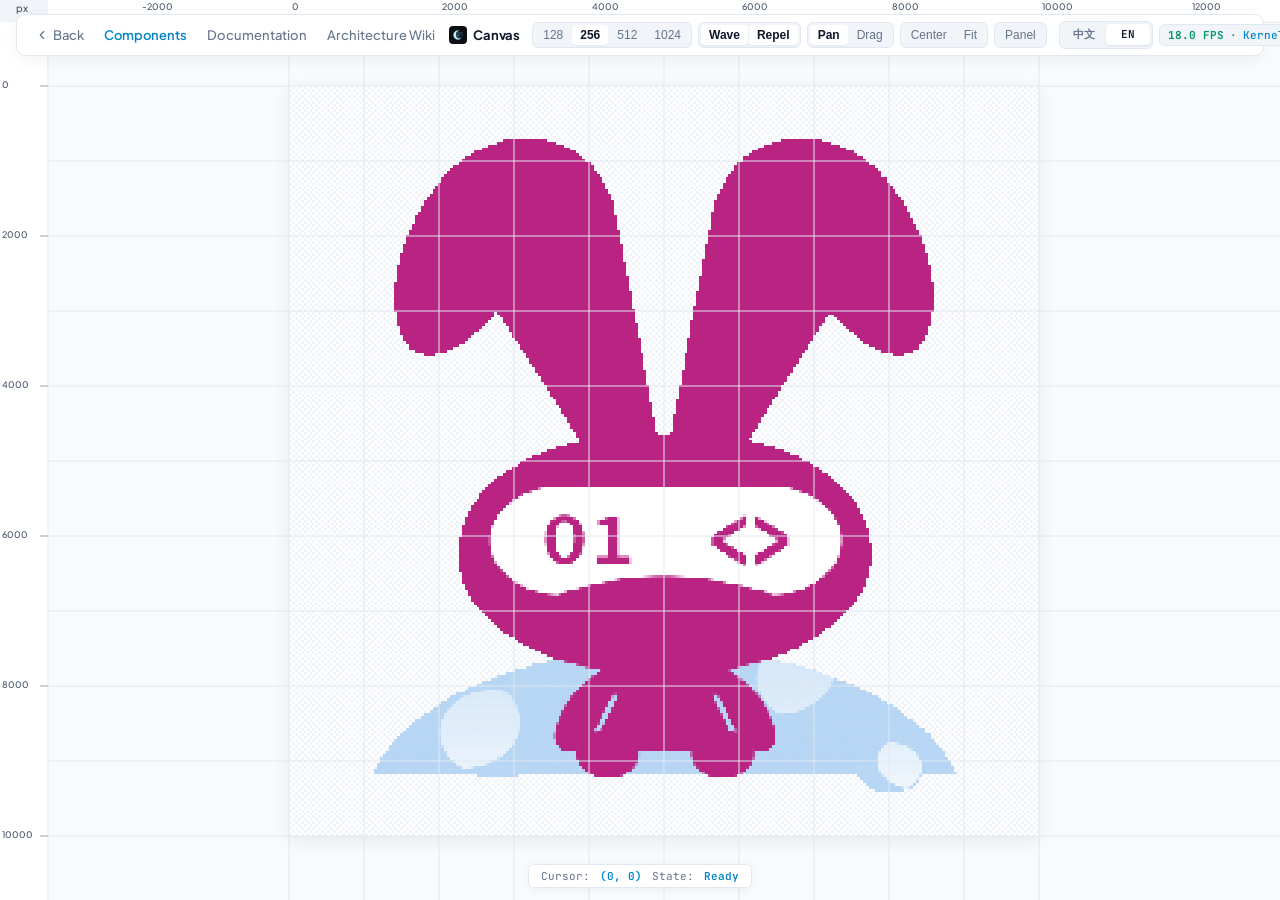
==== examples/canvas/benchmark.html @ d9fd3287 "feat(mines): a hand tool, a drag hint, and chrome that gets out of the way The board has always been" ====
<!DOCTYPE html>
<html lang="zh-CN">
<head>
  <meta charset="UTF-8">
  <meta name="viewport" content="width=device-width, initial-scale=1.0">
  <title>moon-egui | 原生即时模式 CAD 矩阵画板</title>
  <link rel="icon" type="image/png" href="assets/favicon.png">
  <link rel="preconnect" href="https://fonts.googleapis.com">
  <link rel="preconnect" href="https://fonts.gstatic.com" crossorigin>
  <link href="https://fonts.googleapis.com/css2?family=Plus+Jakarta+Sans:wght@400;500;600;700&family=JetBrains+Mono:wght@400;500;600&family=Noto+Sans+SC:wght@400;500;600;700&display=swap" rel="stylesheet">
  <script>
    if (window.self !== window.top || window.location.search.includes('embedded=1')) {
      document.documentElement.classList.add('is-embedded');
    }
  </script>
  <style>
    :root {
      --bg: #f8fafc;
      --surface: rgba(255, 255, 255, 0.96);
      --border: #e2e8f0;
      --border-strong: #cbd5e1;
      --text-main: #0f172a;
      --text-muted: #64748b;
      --brand-violet: #7c3aed;
      --brand-emerald: #059669;
      --brand-cyan: #0284c7;
      --segment-bg: #f1f5f9;
    }

    * {
      box-sizing: border-box;
      margin: 0;
      padding: 0;
    }

    html, body {
      width: 100vw;
      height: 100vh;
      margin: 0;
      padding: 0;
      overflow: hidden;
      background-color: var(--bg);
      font-family: 'Plus Jakarta Sans', -apple-system, BlinkMacSystemFont, "Segoe UI", Roboto, "PingFang SC", "Hiragino Sans GB", "Microsoft YaHei UI", "Microsoft YaHei", "Noto Sans SC", sans-serif;
      color: var(--text-main);
      -webkit-font-smoothing: antialiased;
    }

    /* Fullscreen Infinite Canvas */
    #moon-canvas {
      position: absolute;
      left: 0;
      top: 0;
      width: 100vw;
      height: 100vh;
      display: block;
      cursor: crosshair;
      z-index: 1;
      image-rendering: pixelated;
      image-rendering: crisp-edges;
    }

    /* Top Floating Studio Header Bar */
    .studio-header {
      position: fixed;
      top: 14px;
      left: 50%;
      transform: translateX(-50%);
      z-index: 100;
      height: 42px;
      display: flex;
      align-items: center;
      justify-content: space-between;
      padding: 0 12px;
      background: var(--surface);
      backdrop-filter: blur(16px);
      -webkit-backdrop-filter: blur(16px);
      border: 1px solid var(--border);
      border-radius: 9px;
      box-shadow: 0 4px 18px -2px rgba(0, 0, 0, 0.06), 0 1px 4px -1px rgba(0, 0, 0, 0.03);
      gap: 12px;
      max-width: calc(100vw - 32px);
      white-space: nowrap;
    }

    .studio-left {
      display: flex;
      align-items: center;
      gap: 8px;
      flex-shrink: 0;
    }

    .back-btn {
      display: inline-flex;
      align-items: center;
      gap: 4px;
      font-size: 13px;
      font-weight: 500;
      color: var(--text-muted);
      text-decoration: none;
      padding: 3px 6px;
      border-radius: 5px;
      transition: all 0.15s ease;
    }

    .back-btn:hover {
      color: var(--text-main);
      background: #f1f5f9;
    }

    .is-embedded .back-btn {
      display: none !important;
    }

    .studio-title {
      display: flex;
      align-items: center;
      gap: 6px;
      font-size: 13px;
      font-weight: 700;
      letter-spacing: -0.01em;
      color: var(--text-main);
    }

    .studio-logo-img {
      width: 18px;
      height: 18px;
      border-radius: 4px;
      object-fit: cover;
      display: block;
    }

    /* Segmented Controls */
    .controls-center {
      display: flex;
      align-items: center;
      gap: 6px;
      flex-shrink: 0;
    }

    .segmented-control {
      display: flex;
      align-items: center;
      background: var(--segment-bg);
      padding: 2px;
      border-radius: 6px;
      border: 1px solid var(--border);
      gap: 1px;
    }

    .seg-btn {
      font-size: 12px;
      font-weight: 500;
      padding: 3px 8px;
      border-radius: 4px;
      border: none;
      background: transparent;
      color: var(--text-muted);
      cursor: pointer;
      transition: all 0.15s ease;
    }

    .seg-btn:hover {
      color: var(--text-main);
    }

    .seg-btn.active {
      background: #ffffff;
      color: var(--text-main);
      font-weight: 600;
      box-shadow: 0 1px 2px rgba(0, 0, 0, 0.06);
    }

    /* Right Telemetry */
    .studio-right {
      display: flex;
      align-items: center;
      gap: 6px;
      flex-shrink: 0;
    }

    .telemetry-capsule {
      display: inline-flex;
      align-items: center;
      gap: 6px;
      background: var(--segment-bg);
      border: 1px solid var(--border);
      border-radius: 6px;
      padding: 3px 8px;
      font-family: 'JetBrains Mono', monospace;
      font-size: 11px;
      font-weight: 500;
      color: var(--text-muted);
    }

    .fps-metric {
      color: var(--brand-emerald);
      font-weight: 700;
    }

    .kernel-metric {
      color: var(--brand-cyan);
    }

    .render-metric {
      color: var(--brand-violet);
    }

    /* Minimalist Bottom Coords HUD */
    .studio-footer-pill {
      position: fixed;
      bottom: 12px;
      left: 50%;
      transform: translateX(-50%);
      z-index: 100;
      display: flex;
      align-items: center;
      gap: 10px;
      padding: 4px 12px;
      background: var(--surface);
      backdrop-filter: blur(12px);
      -webkit-backdrop-filter: blur(12px);
      border: 1px solid var(--border);
      border-radius: 6px;
      box-shadow: 0 2px 10px rgba(0, 0, 0, 0.05);
      font-family: 'JetBrains Mono', monospace;
      font-size: 11px;
      color: var(--text-muted);
    }

    .status-badge {
      color: var(--brand-cyan);
      font-weight: 600;
    }
  </style>
  <link rel="stylesheet" href="css/lang.css">
  <script src="js/i18n.js"></script>
</head>
<body data-i18n-title="benchmark.title">

  <!-- Fullscreen Canvas -->
  <canvas id="moon-canvas" data-initial-mode="256"></canvas>

  <!-- Top Floating Studio Header -->
  <header class="studio-header">
    <!-- Left: Brand & Home Link -->
    <div class="studio-left">
      <a href="index.html" target="_top" class="back-btn" title="返回官网" data-i18n-attrs="title:bm.backTitle">
        <svg width="14" height="14" viewBox="0 0 24 24" fill="none" stroke="currentColor" stroke-width="2" stroke-linecap="round" stroke-linejoin="round"><path d="m15 18-6-6 6-6"/></svg>
        <span data-i18n="bm.back">返回</span>
      </a>
      <a href="gallery.html" target="_top" class="back-btn" style="color: var(--brand-cyan); font-weight: 600;" title="查看组件展厅与源码帘幕" data-i18n-attrs="title:bm.componentsTitle">
        <span data-i18n="bm.components">组件展厅</span>
      </a>
      <a href="docs.html" target="_top" class="back-btn" title="查看开发文档" data-i18n="nav.docs">
        <span>文档中心</span>
      </a>
      <a href="wiki.html" target="_top" class="back-btn" title="查看系统架构 Wiki" data-i18n="nav.wiki">
        <span>技术 Wiki</span>
      </a>
      <div class="studio-title">
        <img src="assets/logo.png" alt="moon-egui logo" class="studio-logo-img" />
        <span data-i18n="bm.canvas">画板</span>
      </div>
    </div>

    <!-- Center: Segmented Controls -->
    <div class="controls-center">
      <!-- Multi-Scale Matrix Dimensions -->
      <div class="segmented-control" id="seg-dim">
        <button class="seg-btn" id="btn-dim-128" onclick="setDimension(128)">128</button>
        <button class="seg-btn active" id="btn-dim-256" onclick="setDimension(256)">256</button>
        <button class="seg-btn" id="btn-dim-512" onclick="setDimension(512)">512</button>
        <button class="seg-btn" id="btn-dim-1024" onclick="setDimension(1024)">1024</button>
      </div>

      <!-- Physics Dynamics -->
      <div class="segmented-control" id="seg-physics">
        <button class="seg-btn active" id="btn-pulse" onclick="togglePhysics('pulse')" data-i18n="bm.wave">水波</button>
        <button class="seg-btn active" id="btn-repel" onclick="togglePhysics('repel')" data-i18n="bm.repel">斥力</button>
      </div>

      <!-- Interaction Mode -->
      <div class="segmented-control" id="seg-interact">
        <button class="seg-btn active" id="btn-pan" onclick="setInteract('pan')" data-i18n="bm.pan">漫游</button>
        <button class="seg-btn" id="btn-drag" onclick="setInteract('drag')" data-i18n="bm.dragMode">拖拽</button>
      </div>

      <!-- Camera View -->
      <div class="segmented-control" id="seg-view">
        <button class="seg-btn" id="btn-center" onclick="setView('center')" data-i18n="bm.center">居中</button>
        <button class="seg-btn" id="btn-fit" onclick="setView('fit')" data-i18n="bm.fit">全屏</button>
      </div>

      <!-- Studio Panel Toggle -->
      <div class="segmented-control">
        <button class="seg-btn" id="btn-panel-toggle" onclick="toggleStudioPanel()" data-i18n="bm.panel">面板</button>
      </div>
    </div>

    <!-- Right: Telemetry Metrics -->
    <div class="studio-right">
      <div data-lang-switch></div>
      <div class="telemetry-capsule">
        <span class="fps-metric"><span id="telemetry-fps">60.0</span> <span data-i18n="bm.fps">帧率</span></span>
        <span>·</span>
        <span class="kernel-metric"><span data-i18n="bm.kernel">内核</span> <span id="telemetry-kernel">0.15</span>ms</span>
        <span>·</span>
        <span class="render-metric"><span data-i18n="bm.render">渲染</span> <span id="telemetry-render">0.40</span>ms</span>
        <span>·</span>
        <span id="txt-nodes">65,536 <span data-i18n="bm.nodes">逻辑节点</span></span>
      </div>
    </div>
  </header>

  <!-- Quiet Floating Bottom Coords HUD -->
  <div class="studio-footer-pill">
    <span data-i18n="bm.cursor">光标:</span>
    <span class="status-badge" id="telemetry-coords">(0, 0)</span>
    <span data-i18n="bm.state">状态:</span>
    <span class="status-badge" id="telemetry-down" data-i18n="bm.ready">就绪</span>
  </div>

  <!-- WebAssembly / MoonBit Host -->
  <script src="canvas.js?v=20260914b"></script>
  <script src="js/run.js?v=20260914b"></script>

  <!-- Lightweight Clean Controller -->
  <script>
    function setDimension(dim) {
      document.querySelectorAll('#seg-dim .seg-btn').forEach(b => b.classList.remove('active'));
      const btn = document.getElementById('btn-dim-' + dim);
      if (btn) btn.classList.add('active');
      if (window.triggerBenchmarkAction) window.triggerBenchmarkAction(String(dim));
    }

    let pulseActive = true;
    let repelActive = true;

    function togglePhysics(type) {
      if (type === 'pulse') {
        pulseActive = !pulseActive;
        document.getElementById('btn-pulse').classList.toggle('active', pulseActive);
        if (window.triggerBenchmarkAction) window.triggerBenchmarkAction('pulse');
      } else if (type === 'repel') {
        repelActive = !repelActive;
        document.getElementById('btn-repel').classList.toggle('active', repelActive);
        if (window.triggerBenchmarkAction) window.triggerBenchmarkAction('repel');
      }
    }

    function setInteract(mode) {
      document.querySelectorAll('#seg-interact .seg-btn').forEach(b => b.classList.remove('active'));
      if (mode === 'pan') {
        document.getElementById('btn-pan').classList.add('active');
        if (window.triggerBenchmarkAction) window.triggerBenchmarkAction('pan');
      } else if (mode === 'drag') {
        document.getElementById('btn-drag').classList.add('active');
        if (window.triggerBenchmarkAction) window.triggerBenchmarkAction('drag');
      }
    }

    function setView(action) {
      if (window.triggerBenchmarkAction) window.triggerBenchmarkAction(action);
    }

    let isPanelOpen = false;
    function toggleStudioPanel() {
      isPanelOpen = !isPanelOpen;
      document.getElementById('btn-panel-toggle').classList.toggle('active', isPanelOpen);
      if (window.triggerBenchmarkAction) window.triggerBenchmarkAction('panel');
    }
  </script>
</body>
</html>
---- examples/canvas/css/lang.css ----
/* moon-egui — language switcher
 * Shared by index.html, gallery.html, benchmark.html and minesweeper.html.
 * Every value reads the host page's tokens with a safe fallback, so the
 * control inherits whichever design surface it is dropped into.
 */

/* Wrapper that groups the switcher with the nav CTA. */
.nav-actions {
  display: flex;
  align-items: center;
  gap: 10px;
  flex-shrink: 0;
}

.lang-switch {
  position: relative;
  display: inline-flex;
  align-items: center;
  padding: 2px;
  background: var(--segment-bg, var(--bg-subtle, #f1f5f9));
  border: 1px solid var(--border, #e2e8f0);
  border-radius: 6px;
  user-select: none;
  -webkit-tap-highlight-color: transparent;
  transition: border-color 0.18s ease;
}

.lang-switch:hover {
  border-color: var(--border-strong, #cbd5e1);
}

.lang-switch:focus-within {
  border-color: var(--brand, #2563eb);
}

.lang-switch-thumb {
  position: absolute;
  top: 2px;
  left: 2px;
  width: calc(50% - 2px);
  height: calc(100% - 4px);
  border-radius: 4px;
  background: #ffffff;
  box-shadow: 0 1px 2px rgba(15, 23, 42, 0.10);
  transition: transform 0.24s cubic-bezier(0.16, 1, 0.3, 1);
  will-change: transform;
  pointer-events: none;
}

.lang-switch[data-active="1"] .lang-switch-thumb {
  transform: translateX(100%);
}

.lang-switch button {
  position: relative;
  z-index: 1;
  flex: 1 1 0;
  min-width: 44px;
  padding: 3px 8px;
  appearance: none;
  border: 0;
  border-radius: 4px;
  background: transparent;
  font-family: 'JetBrains Mono', ui-monospace, SFMono-Regular, Menlo, monospace;
  font-size: 11px;
  font-weight: 600;
  line-height: 1.4;
  letter-spacing: 0.01em;
  color: var(--text-muted, #64748b);
  text-align: center;
  cursor: pointer;
  transition: color 0.18s ease;
}

.lang-switch button:hover {
  color: var(--text-main, #0f172a);
}

.lang-switch button[aria-pressed="true"] {
  color: var(--text-main, #0f172a);
}

.lang-switch button:focus-visible {
  outline: 2px solid var(--brand, #2563eb);
  outline-offset: 1px;
}

/* Re-inked text on every language swap — a single quiet cross-fade. */
html.i18n-swapping [data-i18n],
html.i18n-swapping [data-i18n-html] {
  opacity: 0.25;
}

[data-i18n],
[data-i18n-html] {
  transition: opacity 0.16s ease;
}

/* Keep the shared navigation bar comfortable now that it carries one more item. */
@media (max-width: 1000px) {
  .nav-menu { gap: 18px; }
  .nav-link { font-size: 13px; }
}

@media (max-width: 880px) {
  .nav-menu { gap: 14px; }
  .nav-actions { gap: 8px; }
  .lang-switch button { min-width: 40px; }
}

@media (prefers-reduced-motion: reduce) {
  .lang-switch-thumb { transition: none; }
  [data-i18n],
  [data-i18n-html] { transition: none; }
}
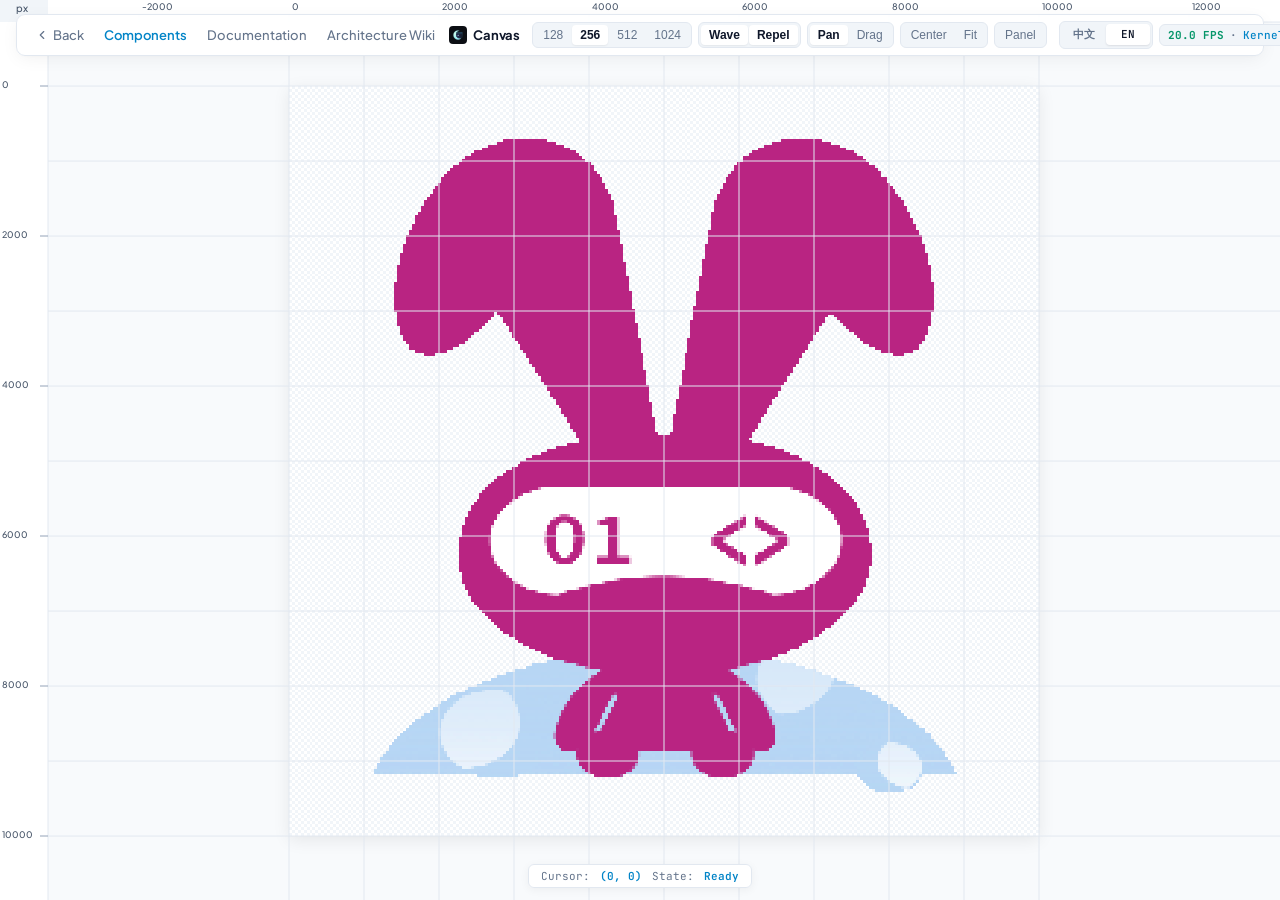
==== commit b83f2fa6: "feat(gallery): add MoonLens desktop spotlight section and bump cache busters" ====
--- a/examples/canvas/benchmark.html
+++ b/examples/canvas/benchmark.html
@@ -232,8 +232,8 @@
       font-weight: 600;
     }
   </style>
-  <link rel="stylesheet" href="css/lang.css">
-  <script src="js/i18n.js"></script>
+  <link rel="stylesheet" href="css/lang.css?v=20260915a">
+  <script src="js/i18n.js?v=20260915a"></script>
 </head>
 <body data-i18n-title="benchmark.title">
 
@@ -321,8 +321,8 @@
   </div>
 
   <!-- WebAssembly / MoonBit Host -->
-  <script src="canvas.js?v=20260914b"></script>
-  <script src="js/run.js?v=20260914b"></script>
+  <script src="canvas.js?v=20260915a"></script>
+  <script src="js/run.js?v=20260915a"></script>
 
   <!-- Lightweight Clean Controller -->
   <script>
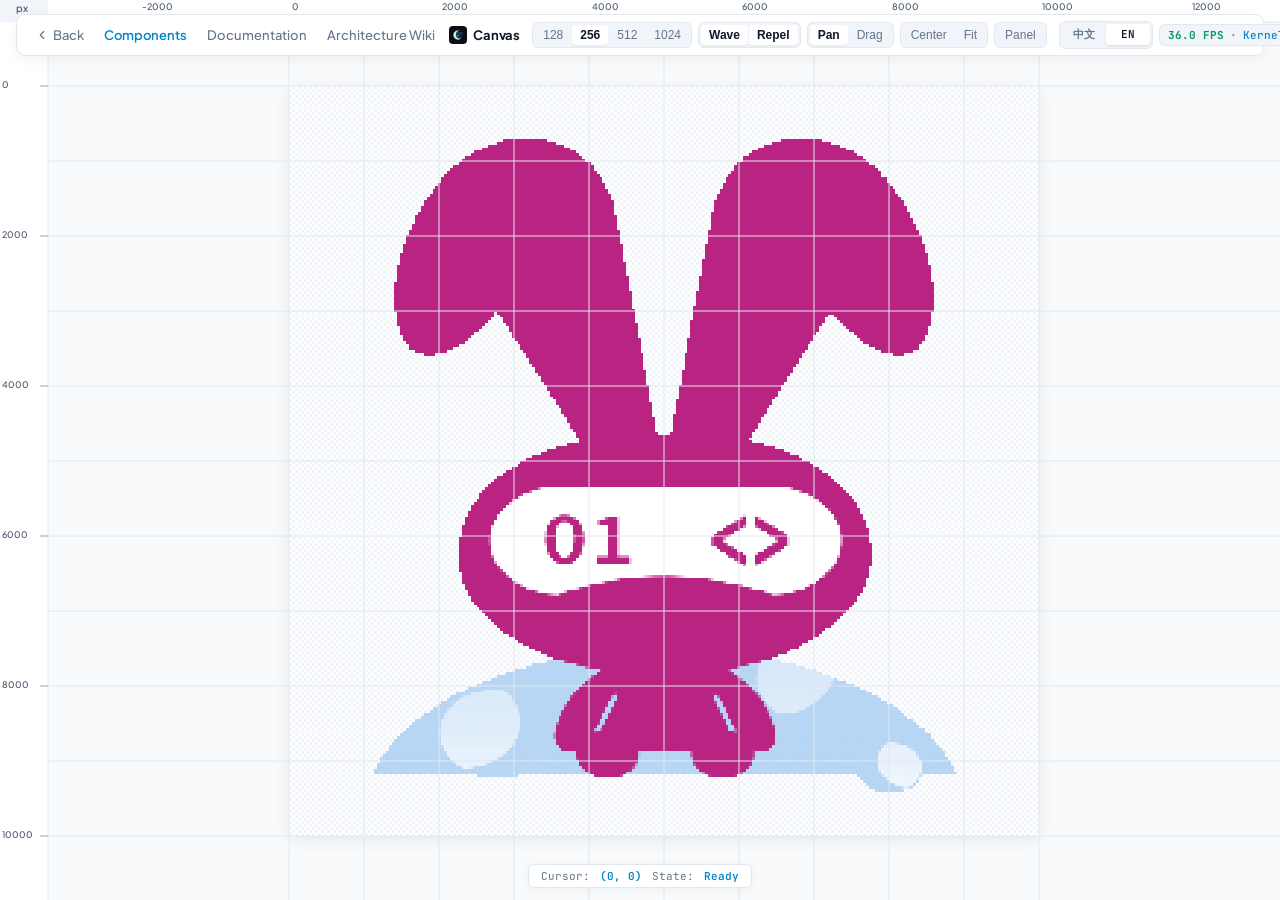
==== commit 866394ff: "build(demo): recompile canvas.js demo bundle and update date-stamped cache busters" ====
--- a/examples/canvas/benchmark.html
+++ b/examples/canvas/benchmark.html
@@ -232,8 +232,8 @@
       font-weight: 600;
     }
   </style>
-  <link rel="stylesheet" href="css/lang.css?v=20260915a">
-  <script src="js/i18n.js?v=20260915a"></script>
+  <link rel="stylesheet" href="css/lang.css?v=20260916a">
+  <script src="js/i18n.js?v=20260916a"></script>
 </head>
 <body data-i18n-title="benchmark.title">
 
@@ -321,8 +321,8 @@
   </div>
 
   <!-- WebAssembly / MoonBit Host -->
-  <script src="canvas.js?v=20260915a"></script>
-  <script src="js/run.js?v=20260915a"></script>
+  <script src="canvas.js?v=20260916a"></script>
+  <script src="js/run.js?v=20260916a"></script>
 
   <!-- Lightweight Clean Controller -->
   <script>
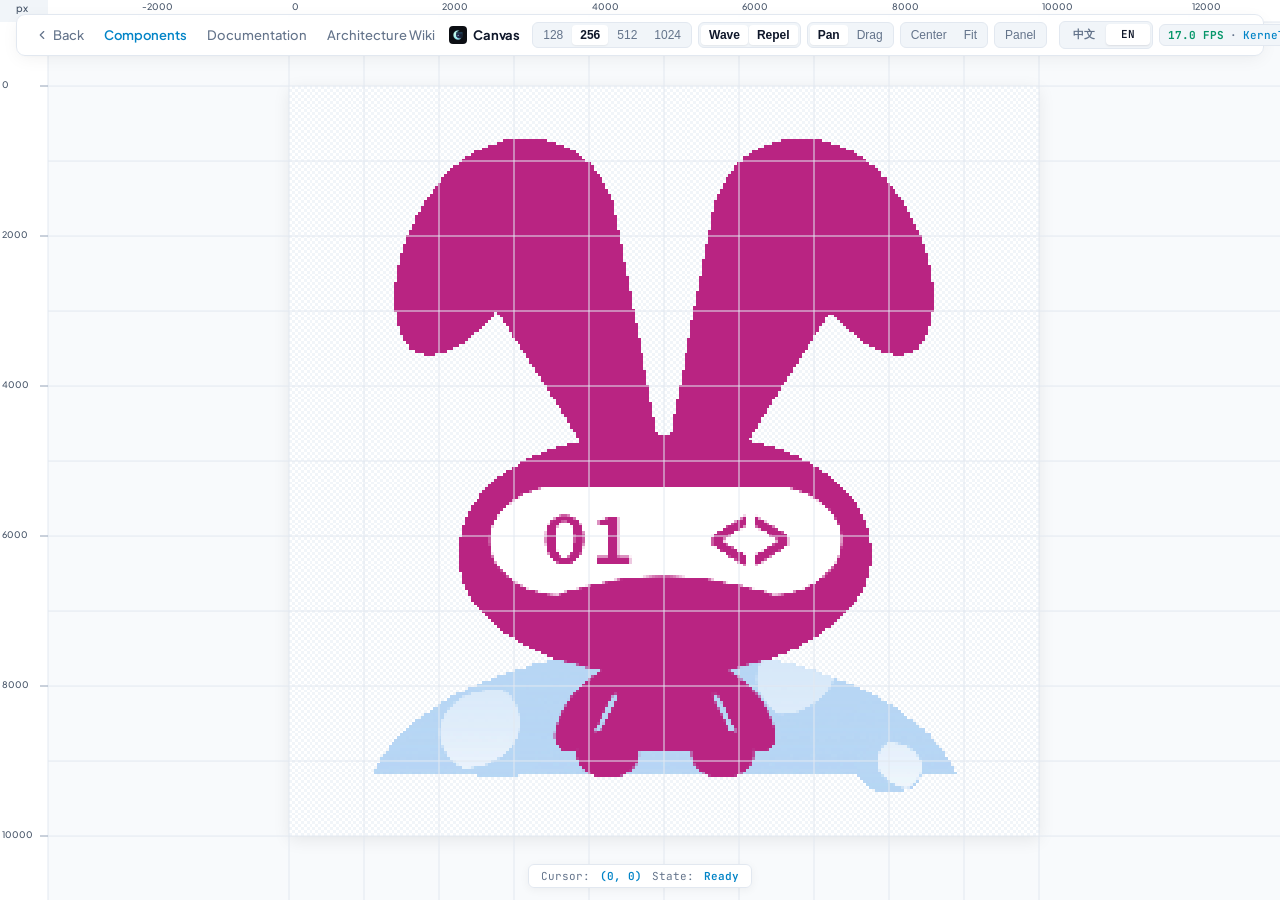
==== commit 6c24a595: "release: v0.5.0 - mesh hardware acceleration, centered steps vector icons, pure engine dogfooding st" ====
--- a/examples/canvas/benchmark.html
+++ b/examples/canvas/benchmark.html
@@ -232,8 +232,8 @@
       font-weight: 600;
     }
   </style>
-  <link rel="stylesheet" href="css/lang.css?v=20260916a">
-  <script src="js/i18n.js?v=20260916a"></script>
+  <link rel="stylesheet" href="css/lang.css?v=0.5.0">
+  <script src="js/i18n.js?v=0.5.0"></script>
 </head>
 <body data-i18n-title="benchmark.title">
 
@@ -320,9 +320,9 @@
     <span class="status-badge" id="telemetry-down" data-i18n="bm.ready">就绪</span>
   </div>
 
-  <!-- WebAssembly / MoonBit Host -->
-  <script src="canvas.js?v=20260916a"></script>
-  <script src="js/run.js?v=20260916a"></script>
+  <!-- MoonBit Native Wasm Host & Benchmark Pipeline -->
+  <script src="canvas.js?v=0.5.0"></script>
+  <script src="js/run.js?v=0.5.0"></script>
 
   <!-- Lightweight Clean Controller -->
   <script>
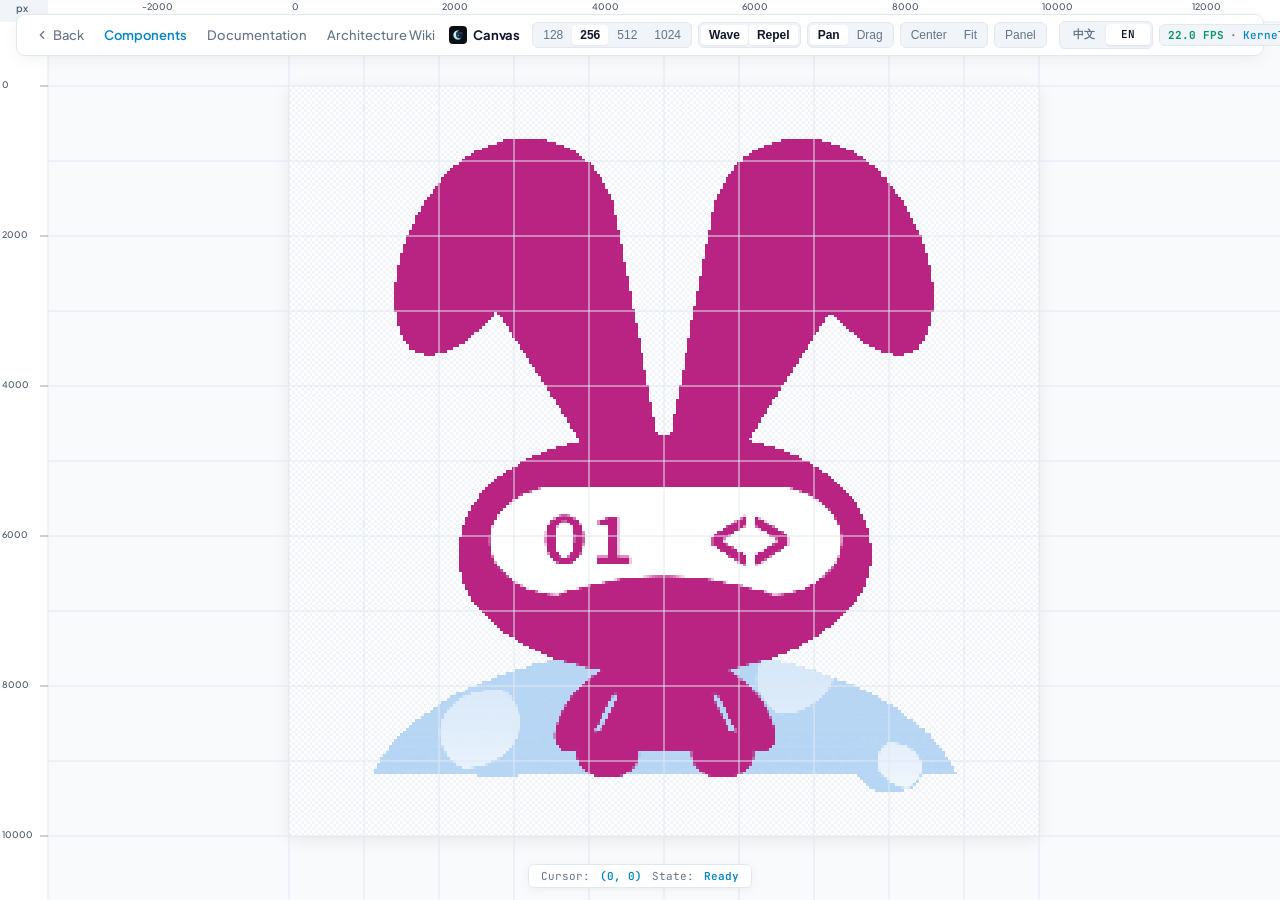
==== commit a431397c: "release: v0.5.1 - 100% pure canvas studio workspace, dynamic modal scrims, and layout geometry polis" ====
--- a/examples/canvas/benchmark.html
+++ b/examples/canvas/benchmark.html
@@ -232,8 +232,8 @@
       font-weight: 600;
     }
   </style>
-  <link rel="stylesheet" href="css/lang.css?v=0.5.0">
-  <script src="js/i18n.js?v=0.5.0"></script>
+  <link rel="stylesheet" href="css/lang.css?v=0.5.1">
+  <script src="js/i18n.js?v=0.5.1"></script>
 </head>
 <body data-i18n-title="benchmark.title">
 
@@ -321,8 +321,8 @@
   </div>
 
   <!-- MoonBit Native Wasm Host & Benchmark Pipeline -->
-  <script src="canvas.js?v=0.5.0"></script>
-  <script src="js/run.js?v=0.5.0"></script>
+  <script src="canvas.js?v=0.5.1"></script>
+  <script src="js/run.js?v=0.5.1"></script>
 
   <!-- Lightweight Clean Controller -->
   <script>
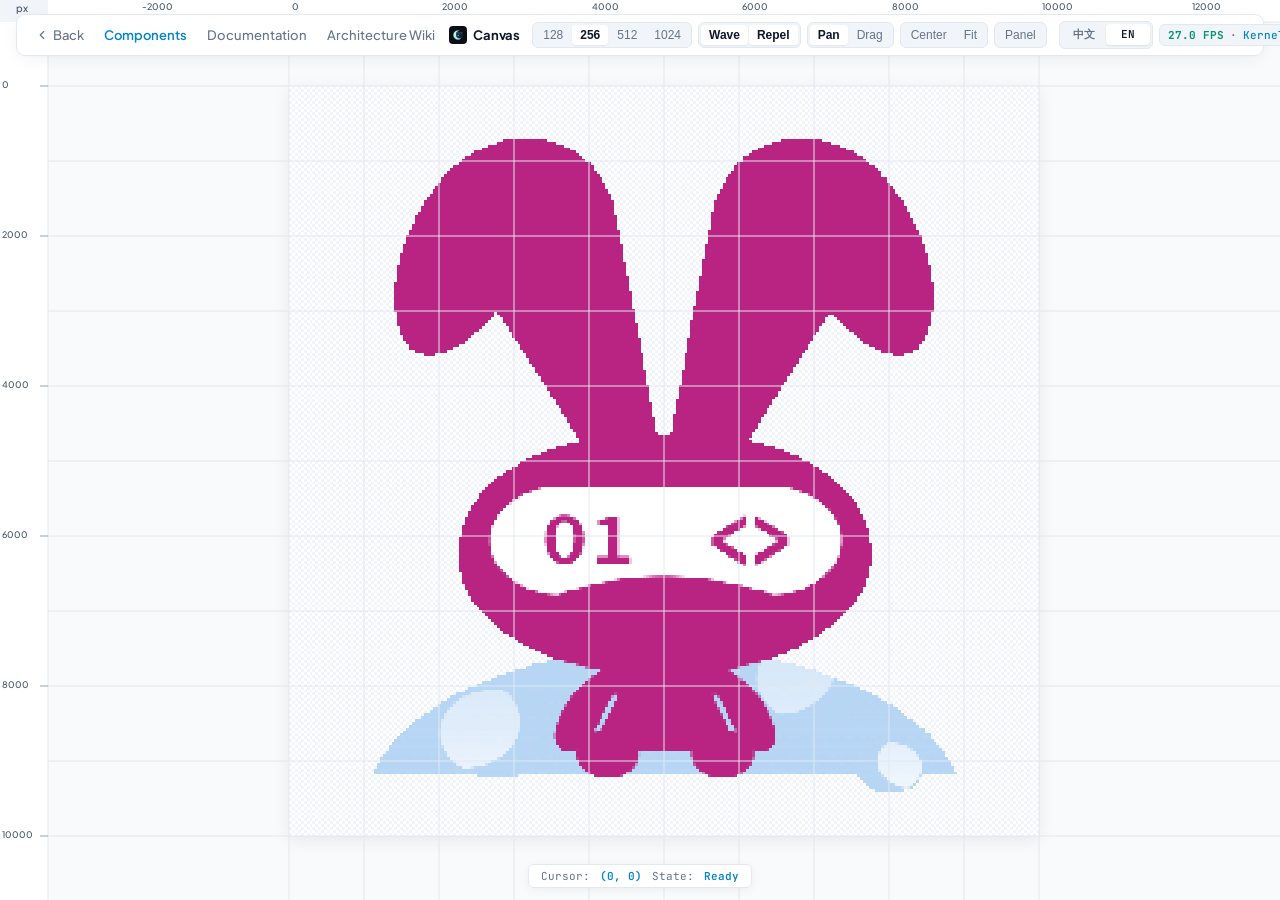
==== commit 5b85de9d: "release: v0.5.5 - 2d table scrolling, plot interaction standards, knob event consumption, and comple" ====
--- a/examples/canvas/benchmark.html
+++ b/examples/canvas/benchmark.html
@@ -232,8 +232,8 @@
       font-weight: 600;
     }
   </style>
-  <link rel="stylesheet" href="css/lang.css?v=0.5.1">
-  <script src="js/i18n.js?v=0.5.1"></script>
+  <link rel="stylesheet" href="css/lang.css?v=0.5.5">
+  <script src="js/i18n.js?v=0.5.5"></script>
 </head>
 <body data-i18n-title="benchmark.title">
 
@@ -321,8 +321,8 @@
   </div>
 
   <!-- MoonBit Native Wasm Host & Benchmark Pipeline -->
-  <script src="canvas.js?v=0.5.1"></script>
-  <script src="js/run.js?v=0.5.1"></script>
+  <script src="canvas.js?v=0.5.5"></script>
+  <script src="js/run.js?v=0.5.5"></script>
 
   <!-- Lightweight Clean Controller -->
   <script>
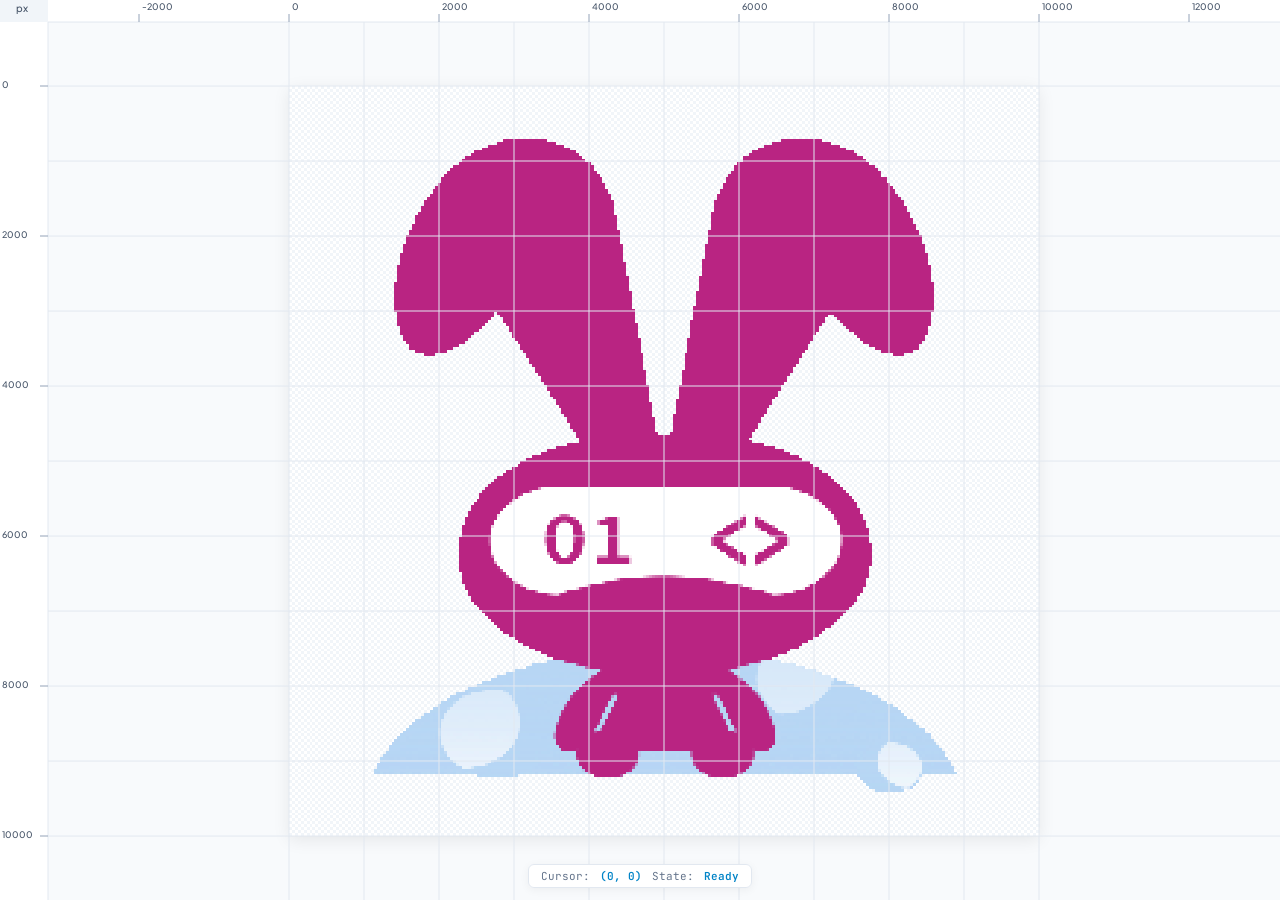
==== commit 5b5ae6d1: "feat(gallery): replace DOM studio-header with native MoonBit top bar in benchmark" ====
--- a/examples/canvas/benchmark.html
+++ b/examples/canvas/benchmark.html
@@ -59,152 +59,6 @@
       image-rendering: crisp-edges;
     }
 
-    /* Top Floating Studio Header Bar */
-    .studio-header {
-      position: fixed;
-      top: 14px;
-      left: 50%;
-      transform: translateX(-50%);
-      z-index: 100;
-      height: 42px;
-      display: flex;
-      align-items: center;
-      justify-content: space-between;
-      padding: 0 12px;
-      background: var(--surface);
-      backdrop-filter: blur(16px);
-      -webkit-backdrop-filter: blur(16px);
-      border: 1px solid var(--border);
-      border-radius: 9px;
-      box-shadow: 0 4px 18px -2px rgba(0, 0, 0, 0.06), 0 1px 4px -1px rgba(0, 0, 0, 0.03);
-      gap: 12px;
-      max-width: calc(100vw - 32px);
-      white-space: nowrap;
-    }
-
-    .studio-left {
-      display: flex;
-      align-items: center;
-      gap: 8px;
-      flex-shrink: 0;
-    }
-
-    .back-btn {
-      display: inline-flex;
-      align-items: center;
-      gap: 4px;
-      font-size: 13px;
-      font-weight: 500;
-      color: var(--text-muted);
-      text-decoration: none;
-      padding: 3px 6px;
-      border-radius: 5px;
-      transition: all 0.15s ease;
-    }
-
-    .back-btn:hover {
-      color: var(--text-main);
-      background: #f1f5f9;
-    }
-
-    .is-embedded .back-btn {
-      display: none !important;
-    }
-
-    .studio-title {
-      display: flex;
-      align-items: center;
-      gap: 6px;
-      font-size: 13px;
-      font-weight: 700;
-      letter-spacing: -0.01em;
-      color: var(--text-main);
-    }
-
-    .studio-logo-img {
-      width: 18px;
-      height: 18px;
-      border-radius: 4px;
-      object-fit: cover;
-      display: block;
-    }
-
-    /* Segmented Controls */
-    .controls-center {
-      display: flex;
-      align-items: center;
-      gap: 6px;
-      flex-shrink: 0;
-    }
-
-    .segmented-control {
-      display: flex;
-      align-items: center;
-      background: var(--segment-bg);
-      padding: 2px;
-      border-radius: 6px;
-      border: 1px solid var(--border);
-      gap: 1px;
-    }
-
-    .seg-btn {
-      font-size: 12px;
-      font-weight: 500;
-      padding: 3px 8px;
-      border-radius: 4px;
-      border: none;
-      background: transparent;
-      color: var(--text-muted);
-      cursor: pointer;
-      transition: all 0.15s ease;
-    }
-
-    .seg-btn:hover {
-      color: var(--text-main);
-    }
-
-    .seg-btn.active {
-      background: #ffffff;
-      color: var(--text-main);
-      font-weight: 600;
-      box-shadow: 0 1px 2px rgba(0, 0, 0, 0.06);
-    }
-
-    /* Right Telemetry */
-    .studio-right {
-      display: flex;
-      align-items: center;
-      gap: 6px;
-      flex-shrink: 0;
-    }
-
-    .telemetry-capsule {
-      display: inline-flex;
-      align-items: center;
-      gap: 6px;
-      background: var(--segment-bg);
-      border: 1px solid var(--border);
-      border-radius: 6px;
-      padding: 3px 8px;
-      font-family: 'JetBrains Mono', monospace;
-      font-size: 11px;
-      font-weight: 500;
-      color: var(--text-muted);
-    }
-
-    .fps-metric {
-      color: var(--brand-emerald);
-      font-weight: 700;
-    }
-
-    .kernel-metric {
-      color: var(--brand-cyan);
-    }
-
-    .render-metric {
-      color: var(--brand-violet);
-    }
-
     /* Minimalist Bottom Coords HUD */
     .studio-footer-pill {
       position: fixed;
@@ -232,85 +86,13 @@
       font-weight: 600;
     }
   </style>
-  <link rel="stylesheet" href="css/lang.css?v=0.5.5">
-  <script src="js/i18n.js?v=0.5.5"></script>
+  <link rel="stylesheet" href="css/lang.css?v=20260929a">
+  <script src="js/i18n.js?v=20260929a"></script>
 </head>
 <body data-i18n-title="benchmark.title">
 
   <!-- Fullscreen Canvas -->
   <canvas id="moon-canvas" data-initial-mode="256"></canvas>
-
-  <!-- Top Floating Studio Header -->
-  <header class="studio-header">
-    <!-- Left: Brand & Home Link -->
-    <div class="studio-left">
-      <a href="index.html" target="_top" class="back-btn" title="返回官网" data-i18n-attrs="title:bm.backTitle">
-        <svg width="14" height="14" viewBox="0 0 24 24" fill="none" stroke="currentColor" stroke-width="2" stroke-linecap="round" stroke-linejoin="round"><path d="m15 18-6-6 6-6"/></svg>
-        <span data-i18n="bm.back">返回</span>
-      </a>
-      <a href="gallery.html" target="_top" class="back-btn" style="color: var(--brand-cyan); font-weight: 600;" title="查看组件展厅与源码帘幕" data-i18n-attrs="title:bm.componentsTitle">
-        <span data-i18n="bm.components">组件展厅</span>
-      </a>
-      <a href="docs.html" target="_top" class="back-btn" title="查看开发文档" data-i18n="nav.docs">
-        <span>文档中心</span>
-      </a>
-      <a href="wiki.html" target="_top" class="back-btn" title="查看系统架构 Wiki" data-i18n="nav.wiki">
-        <span>技术 Wiki</span>
-      </a>
-      <div class="studio-title">
-        <img src="assets/logo.png" alt="moon-egui logo" class="studio-logo-img" />
-        <span data-i18n="bm.canvas">画板</span>
-      </div>
-    </div>
-
-    <!-- Center: Segmented Controls -->
-    <div class="controls-center">
-      <!-- Multi-Scale Matrix Dimensions -->
-      <div class="segmented-control" id="seg-dim">
-        <button class="seg-btn" id="btn-dim-128" onclick="setDimension(128)">128</button>
-        <button class="seg-btn active" id="btn-dim-256" onclick="setDimension(256)">256</button>
-        <button class="seg-btn" id="btn-dim-512" onclick="setDimension(512)">512</button>
-        <button class="seg-btn" id="btn-dim-1024" onclick="setDimension(1024)">1024</button>
-      </div>
-
-      <!-- Physics Dynamics -->
-      <div class="segmented-control" id="seg-physics">
-        <button class="seg-btn active" id="btn-pulse" onclick="togglePhysics('pulse')" data-i18n="bm.wave">水波</button>
-        <button class="seg-btn active" id="btn-repel" onclick="togglePhysics('repel')" data-i18n="bm.repel">斥力</button>
-      </div>
-
-      <!-- Interaction Mode -->
-      <div class="segmented-control" id="seg-interact">
-        <button class="seg-btn active" id="btn-pan" onclick="setInteract('pan')" data-i18n="bm.pan">漫游</button>
-        <button class="seg-btn" id="btn-drag" onclick="setInteract('drag')" data-i18n="bm.dragMode">拖拽</button>
-      </div>
-
-      <!-- Camera View -->
-      <div class="segmented-control" id="seg-view">
-        <button class="seg-btn" id="btn-center" onclick="setView('center')" data-i18n="bm.center">居中</button>
-        <button class="seg-btn" id="btn-fit" onclick="setView('fit')" data-i18n="bm.fit">全屏</button>
-      </div>
-
-      <!-- Studio Panel Toggle -->
-      <div class="segmented-control">
-        <button class="seg-btn" id="btn-panel-toggle" onclick="toggleStudioPanel()" data-i18n="bm.panel">面板</button>
-      </div>
-    </div>
-
-    <!-- Right: Telemetry Metrics -->
-    <div class="studio-right">
-      <div data-lang-switch></div>
-      <div class="telemetry-capsule">
-        <span class="fps-metric"><span id="telemetry-fps">60.0</span> <span data-i18n="bm.fps">帧率</span></span>
-        <span>·</span>
-        <span class="kernel-metric"><span data-i18n="bm.kernel">内核</span> <span id="telemetry-kernel">0.15</span>ms</span>
-        <span>·</span>
-        <span class="render-metric"><span data-i18n="bm.render">渲染</span> <span id="telemetry-render">0.40</span>ms</span>
-        <span>·</span>
-        <span id="txt-nodes">65,536 <span data-i18n="bm.nodes">逻辑节点</span></span>
-      </div>
-    </div>
-  </header>
 
   <!-- Quiet Floating Bottom Coords HUD -->
   <div class="studio-footer-pill">
@@ -321,54 +103,7 @@
   </div>
 
   <!-- MoonBit Native Wasm Host & Benchmark Pipeline -->
-  <script src="canvas.js?v=0.5.5"></script>
-  <script src="js/run.js?v=0.5.5"></script>
-
-  <!-- Lightweight Clean Controller -->
-  <script>
-    function setDimension(dim) {
-      document.querySelectorAll('#seg-dim .seg-btn').forEach(b => b.classList.remove('active'));
-      const btn = document.getElementById('btn-dim-' + dim);
-      if (btn) btn.classList.add('active');
-      if (window.triggerBenchmarkAction) window.triggerBenchmarkAction(String(dim));
-    }
-
-    let pulseActive = true;
-    let repelActive = true;
-
-    function togglePhysics(type) {
-      if (type === 'pulse') {
-        pulseActive = !pulseActive;
-        document.getElementById('btn-pulse').classList.toggle('active', pulseActive);
-        if (window.triggerBenchmarkAction) window.triggerBenchmarkAction('pulse');
-      } else if (type === 'repel') {
-        repelActive = !repelActive;
-        document.getElementById('btn-repel').classList.toggle('active', repelActive);
-        if (window.triggerBenchmarkAction) window.triggerBenchmarkAction('repel');
-      }
-    }
-
-    function setInteract(mode) {
-      document.querySelectorAll('#seg-interact .seg-btn').forEach(b => b.classList.remove('active'));
-      if (mode === 'pan') {
-        document.getElementById('btn-pan').classList.add('active');
-        if (window.triggerBenchmarkAction) window.triggerBenchmarkAction('pan');
-      } else if (mode === 'drag') {
-        document.getElementById('btn-drag').classList.add('active');
-        if (window.triggerBenchmarkAction) window.triggerBenchmarkAction('drag');
-      }
-    }
-
-    function setView(action) {
-      if (window.triggerBenchmarkAction) window.triggerBenchmarkAction(action);
-    }
-
-    let isPanelOpen = false;
-    function toggleStudioPanel() {
-      isPanelOpen = !isPanelOpen;
-      document.getElementById('btn-panel-toggle').classList.toggle('active', isPanelOpen);
-      if (window.triggerBenchmarkAction) window.triggerBenchmarkAction('panel');
-    }
-  </script>
+  <script src="canvas.js?v=20260929a"></script>
+  <script src="js/run.js?v=20260929a"></script>
 </body>
 </html>
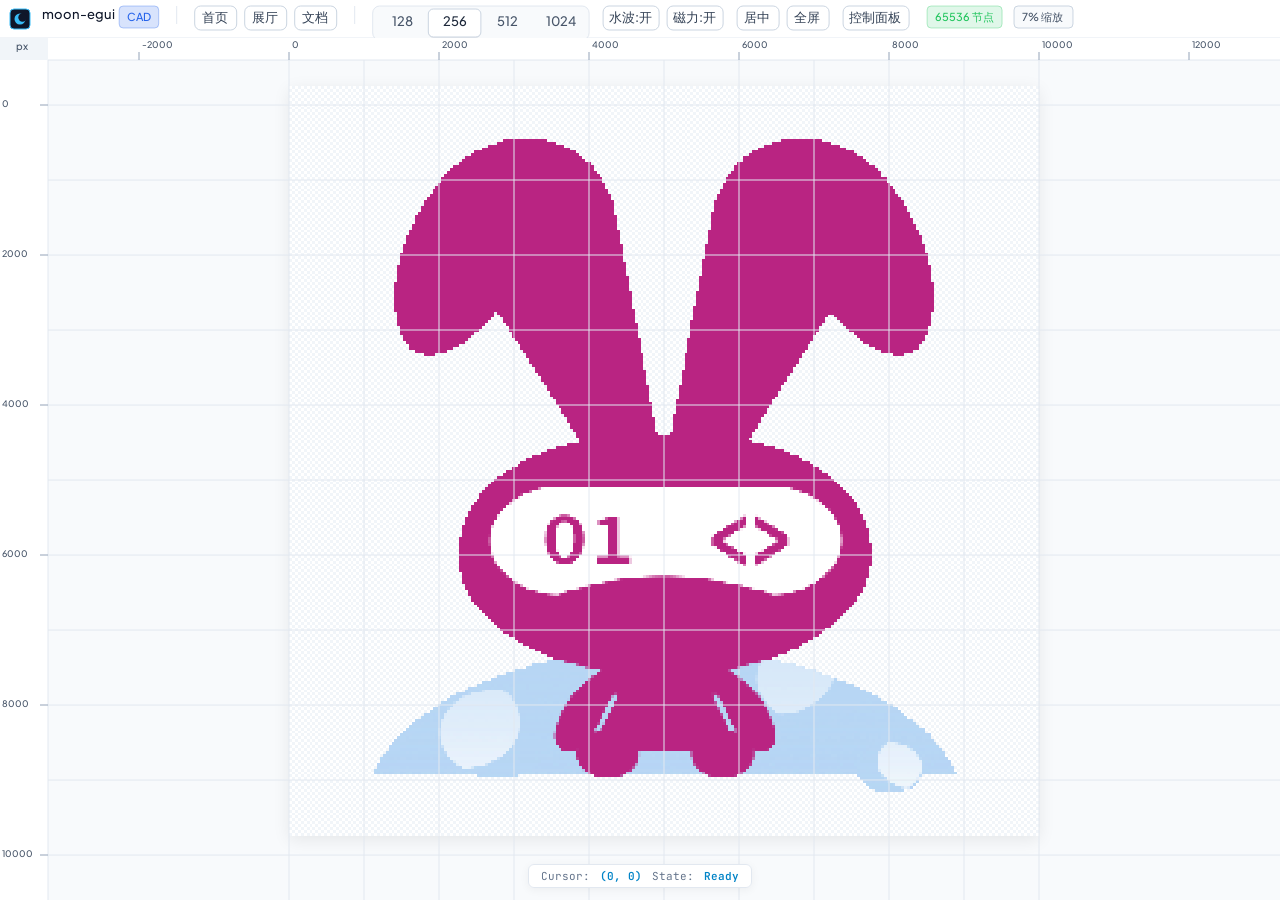
==== commit 3a68d46e: "release: v0.6.0 - universal keyboard accessibility, pure canvas showcases, bezier curves, and 100% i" ====
--- a/examples/canvas/benchmark.html
+++ b/examples/canvas/benchmark.html
@@ -86,8 +86,8 @@
       font-weight: 600;
     }
   </style>
-  <link rel="stylesheet" href="css/lang.css?v=20260929a">
-  <script src="js/i18n.js?v=20260929a"></script>
+  <link rel="stylesheet" href="css/lang.css?v=0.6.0">
+  <script src="js/i18n.js?v=0.6.0"></script>
 </head>
 <body data-i18n-title="benchmark.title">
 
@@ -103,7 +103,7 @@
   </div>
 
   <!-- MoonBit Native Wasm Host & Benchmark Pipeline -->
-  <script src="canvas.js?v=20260929a"></script>
-  <script src="js/run.js?v=20260929a"></script>
+  <script src="canvas.js?v=0.6.0"></script>
+  <script src="js/run.js?v=0.6.0"></script>
 </body>
 </html>
